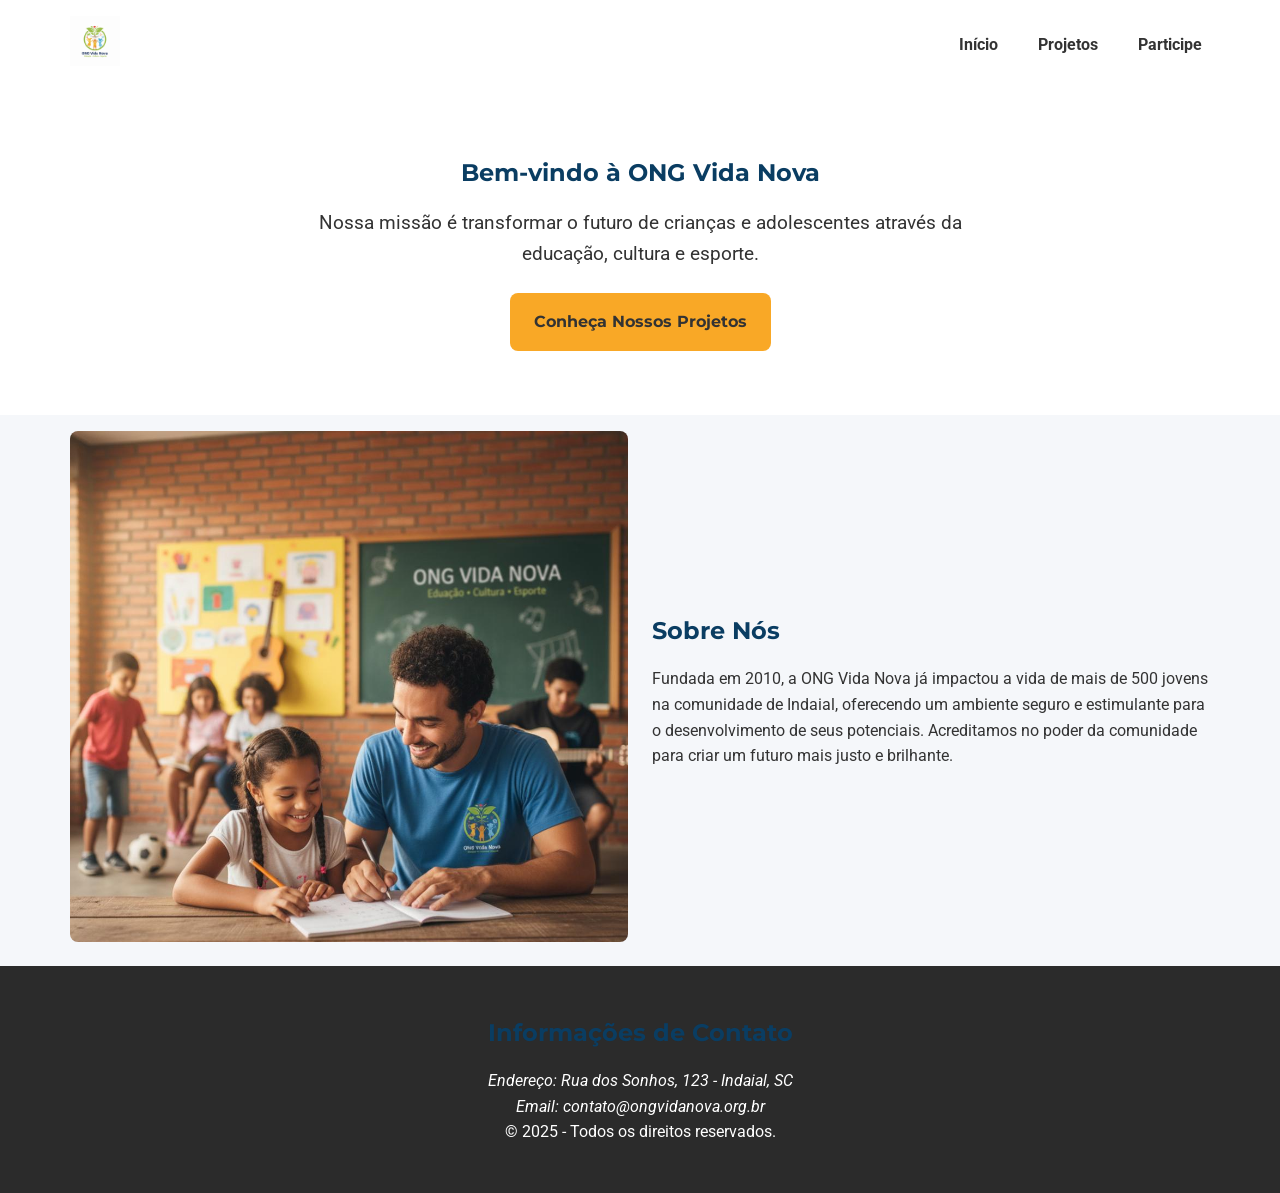
==== index.html @ b0ce1dce "Primeiro commit do projeto" ====
<!DOCTYPE html>
<html lang="pt-BR">
<head>
<link rel="stylesheet" href="css/style.css">
    <meta charset="UTF-8">
    <meta name="viewport" content="width=device-width, initial-scale=1.0">
    <title>ONG Vida Nova - Página Inicial</title>
</head>
<body>
<header>
    <div class="container">
        <a href="index.html">
            <img src="imagens/logo-ong.png" alt="Logo da ONG Vida Nova" style="height: 50px;">
        </a>
        
        <input type="checkbox" id="menu-toggle" class="menu-checkbox">
        <label for="menu-toggle" class="menu-hamburguer">
            <span class="linha"></span>
            <span class="linha"></span>
            <span class="linha"></span>
        </label>
<nav class="menu-principal">
    <ul>
        <li><a href="index.html">Início</a></li>
        
        <li class="dropdown">
            <a href="projetos.html">Projetos</a>
            <ul class="submenu">
                <li><a href="#">Projeto Futebol</a></li>
                <li><a href="#">Projeto Leitura</a></li>
                <li><a href="#">Projeto Horta</a></li>
            </ul>
        </li>
        <li><a href="cadastro.html">Participe</a></li>
    </ul>
</nav>
    </div>
</header>
<main>
    <section style="text-align: center; padding: var(--spacing-48) 0; background-color: var(--cor-fundo-componente);">
        <div class="container">
            <h1>Bem-vindo à ONG Vida Nova</h1>
            <p style="font-size: 1.2rem; max-width: 700px; margin-inline: auto;">
                Nossa missão é transformar o futuro de crianças e adolescentes através da educação, cultura e esporte.
            </p>
            <a href="projetos.html" class="btn" style="margin-top: var(--spacing-24);">Conheça Nossos Projetos</a>
        </div>
    </section>

    <section>
        <div class="container">
            <div class="grid-12" style="align-items: center;">

                <div style="grid-column: span 6;">
                    <img src="imagens/banner-home.jpg" alt="Voluntário ajudando criança" style="width: 100%; border-radius: var(--border-radius);">
                </div>

                <div style="grid-column: span 6;">
                    <h2>Sobre Nós</h2>
                    <p>
                        Fundada em 2010, a ONG Vida Nova já impactou a vida de mais de 500 jovens na comunidade de Indaial, oferecendo um ambiente seguro e estimulante para o desenvolvimento de seus potenciais. Acreditamos no poder da comunidade para criar um futuro mais justo e brilhante.
                    </p>
                </div>

            </div>
        </div>
    </section>
</main>
    <footer>
        <div class="container"> <h2>Informações de Contato</h2>
            <address>
                <p>Endereço: Rua dos Sonhos, 123 - Indaial, SC</p>
                <p>Email: contato@ongvidanova.org.br</p>
            </address>
            <p>&copy; 2025 - Todos os direitos reservados.</p>
        </div>
    </footer>
    <script src="js/main.js"></script> </body>
</html>
</body>
</html>
---- css/style.css ----
/* ARQUIVO: style.css (CORRIGIDO) */

/* Estrutura modular de CSS */
@import url('_variables.css');
@import url('_layout.css');
@import url('_components.css');
@import url('_responsive.css'); /* <-- ESTA LINHA ESTAVA FALTANDO */

/* Resets e Estilos Globais */
* {
  margin: 0;
  padding: 0;
  box-sizing: border-box;
}

body {
  font-family: var(--fonte-corpo);
  background-color: var(--cor-fundo-claro);
  color: var(--cor-texto-escuro);
  line-height: 1.6;
}

h1, h2, h3 {
  font-family: var(--fonte-titulos);
  color: var(--cor-primaria);
  margin-bottom: var(--spacing-16);
}
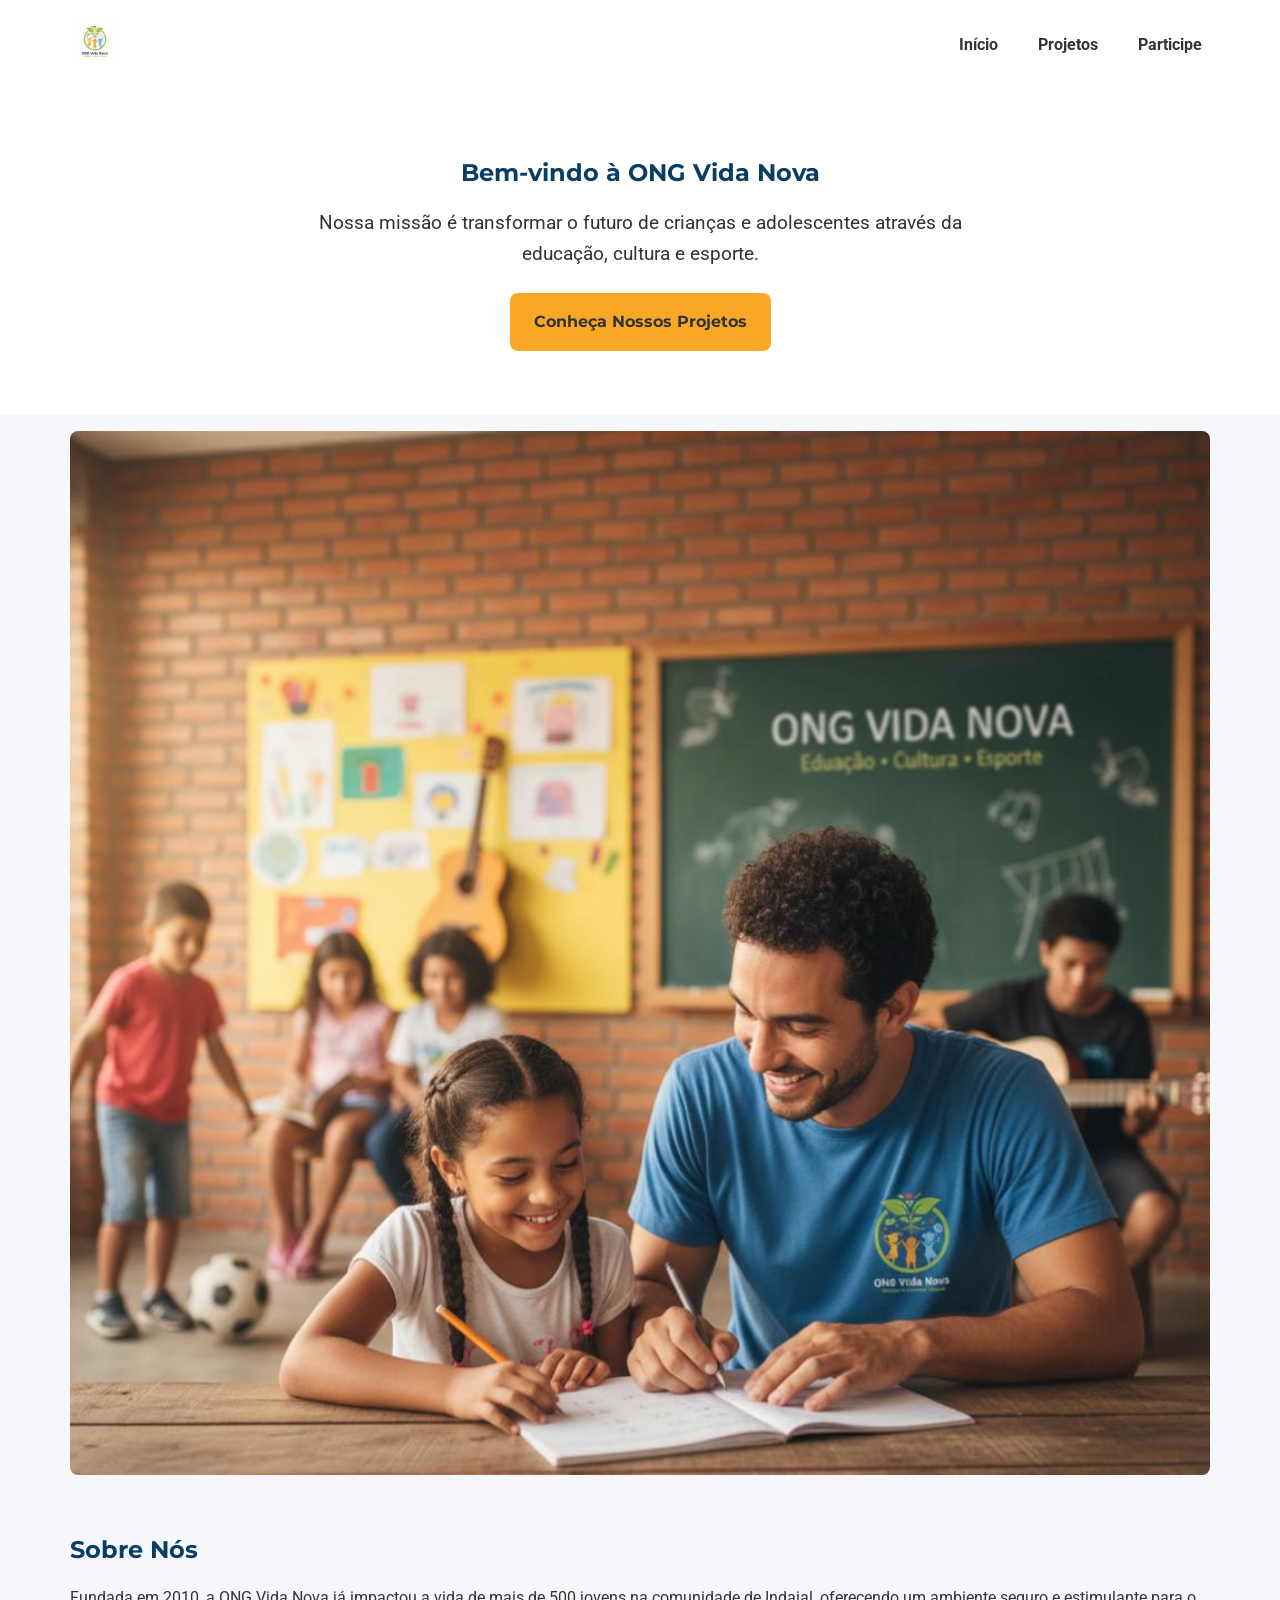
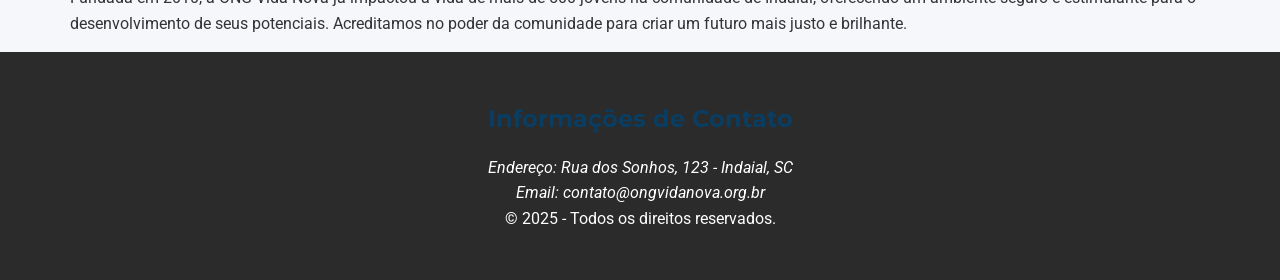
==== commit ebbefab7: "atualização" ====
--- a/index.html
+++ b/index.html
@@ -12,32 +12,31 @@
         <a href="index.html">
             <img src="imagens/logo-ong.png" alt="Logo da ONG Vida Nova" style="height: 50px;">
         </a>
-        
+
         <input type="checkbox" id="menu-toggle" class="menu-checkbox">
         <label for="menu-toggle" class="menu-hamburguer">
             <span class="linha"></span>
             <span class="linha"></span>
             <span class="linha"></span>
         </label>
-<nav class="menu-principal">
-    <ul>
-        <li><a href="index.html">Início</a></li>
-        
-        <li class="dropdown">
-            <a href="projetos.html">Projetos</a>
-            <ul class="submenu">
-                <li><a href="#">Projeto Futebol</a></li>
-                <li><a href="#">Projeto Leitura</a></li>
-                <li><a href="#">Projeto Horta</a></li>
+        <nav class="menu-principal">
+            <ul>
+                <li><a href="index.html">Início</a></li>
+                <li class="dropdown">
+                    <a href="projetos.html">Projetos</a>
+                    <ul class="submenu">
+                        <li><a href="#">Projeto Futebol</a></li>
+                        <li><a href="#">Projeto Leitura</a></li>
+                        <li><a href="#">Projeto Horta</a></li>
+                    </ul>
+                </li>
+                <li><a href="cadastro.html">Participe</a></li>
             </ul>
-        </li>
-        <li><a href="cadastro.html">Participe</a></li>
-    </ul>
-</nav>
+        </nav>
     </div>
 </header>
-<main>
-    <section style="text-align: center; padding: var(--spacing-48) 0; background-color: var(--cor-fundo-componente);">
+
+<main id="main-content"> <section style="text-align: center; padding: var(--spacing-48) 0; background-color: var(--cor-fundo-componente);">
         <div class="container">
             <h1>Bem-vindo à ONG Vida Nova</h1>
             <p style="font-size: 1.2rem; max-width: 700px; margin-inline: auto;">
@@ -51,12 +50,10 @@
         <div class="container">
             <div class="grid-12" style="align-items: center;">
 
-                <div style="grid-column: span 6;">
-                    <img src="imagens/banner-home.jpg" alt="Voluntário ajudando criança" style="width: 100%; border-radius: var(--border-radius);">
+                <div style="grid-column: span 12; margin-bottom: var(--spacing-24);"> <img src="imagens/banner-home.jpg" alt="Voluntário ajudando criança" style="width: 100%; border-radius: var(--border-radius);">
                 </div>
 
-                <div style="grid-column: span 6;">
-                    <h2>Sobre Nós</h2>
+                <div style="grid-column: span 12;"> <h2>Sobre Nós</h2>
                     <p>
                         Fundada em 2010, a ONG Vida Nova já impactou a vida de mais de 500 jovens na comunidade de Indaial, oferecendo um ambiente seguro e estimulante para o desenvolvimento de seus potenciais. Acreditamos no poder da comunidade para criar um futuro mais justo e brilhante.
                     </p>
@@ -66,6 +63,7 @@
         </div>
     </section>
 </main>
+
     <footer>
         <div class="container"> <h2>Informações de Contato</h2>
             <address>
@@ -75,7 +73,6 @@
             <p>&copy; 2025 - Todos os direitos reservados.</p>
         </div>
     </footer>
+
     <script src="js/main.js"></script> </body>
-</html>
-</body>
-</html>
+</html>
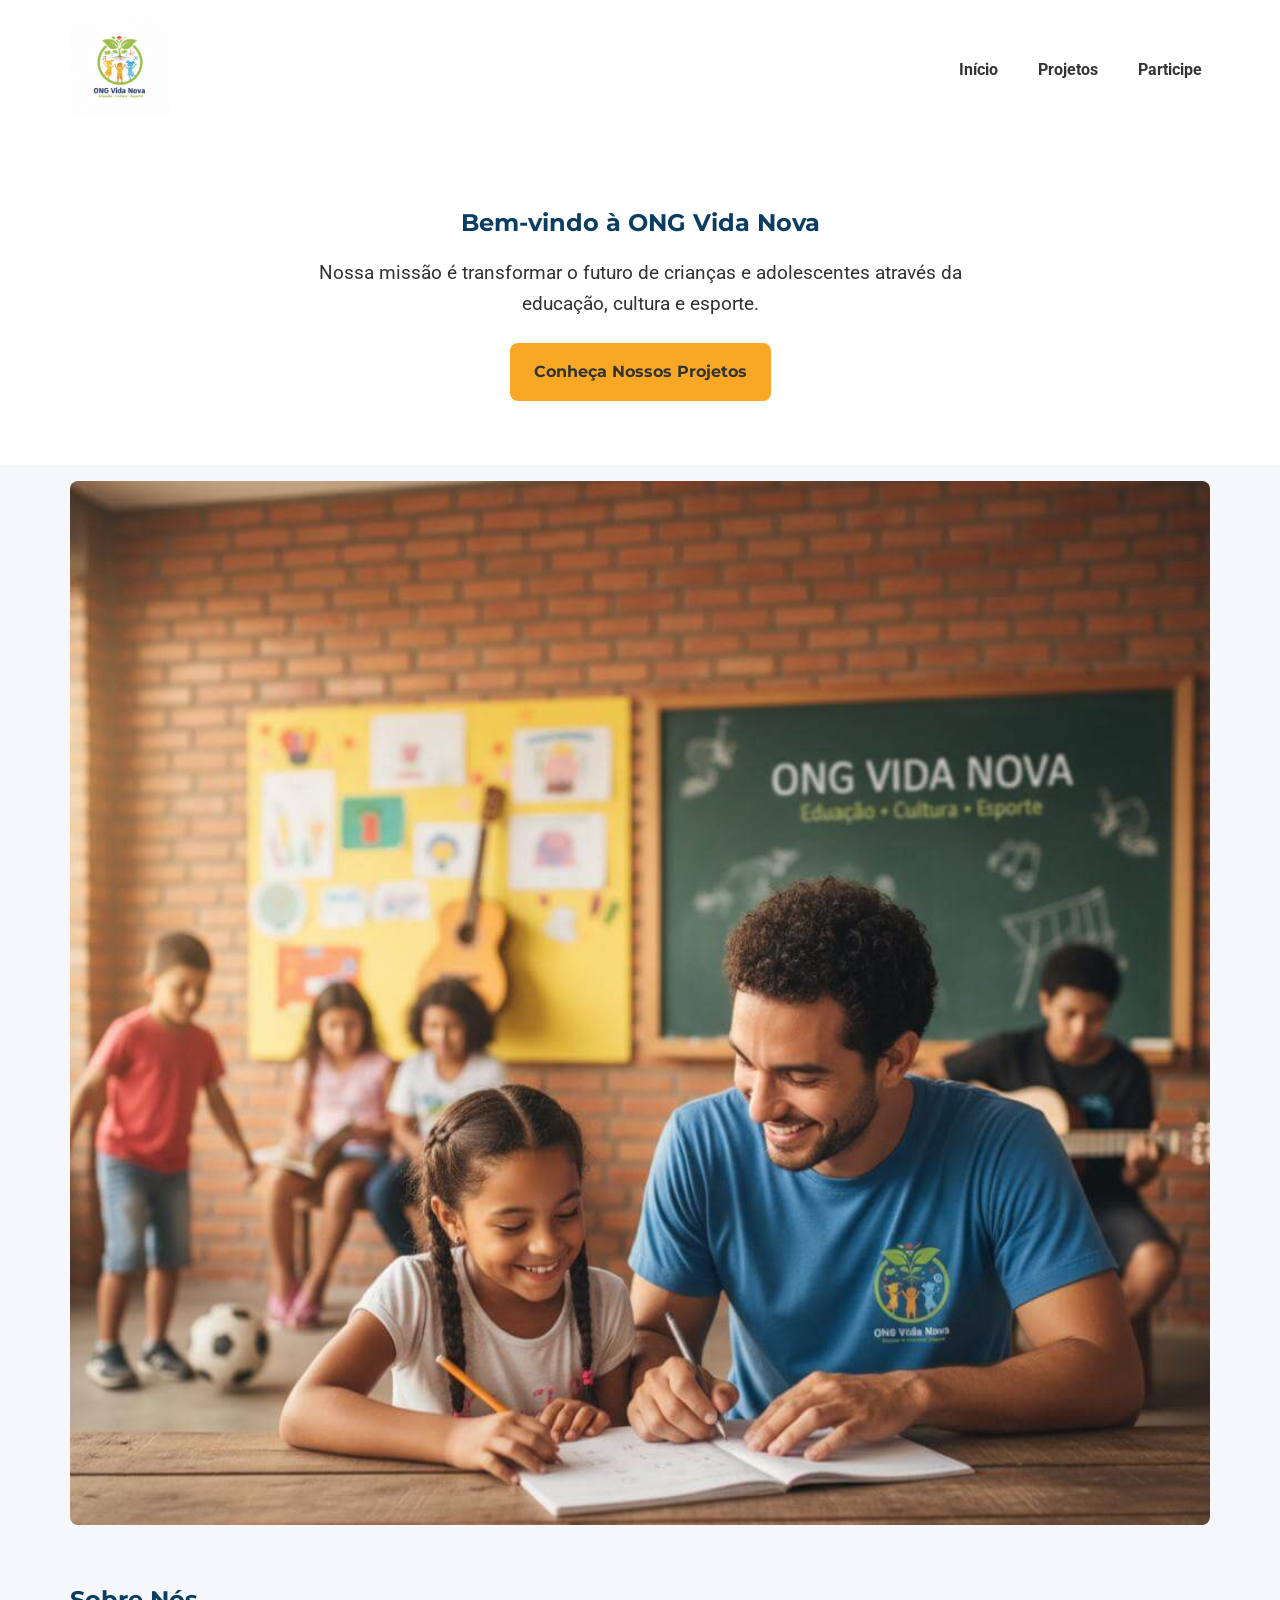
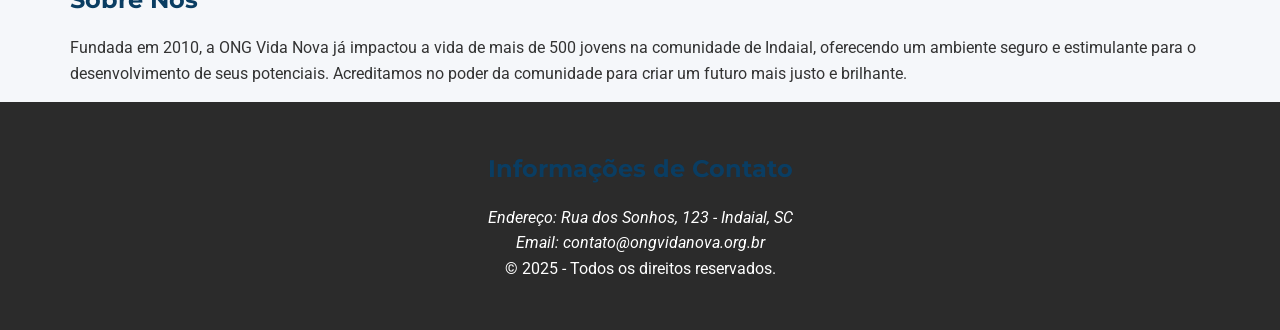
==== commit 8aedf415: "atualiza compressao das imagens" ====
--- a/index.html
+++ b/index.html
@@ -10,7 +10,7 @@
 <header>
     <div class="container">
         <a href="index.html">
-            <img src="imagens/logo-ong.png" alt="Logo da ONG Vida Nova" style="height: 50px;">
+            <img src="imagens/logo-ong.png" alt="Logo da ONG Vida Nova" style="height: 100px;">
         </a>
 
         <input type="checkbox" id="menu-toggle" class="menu-checkbox">
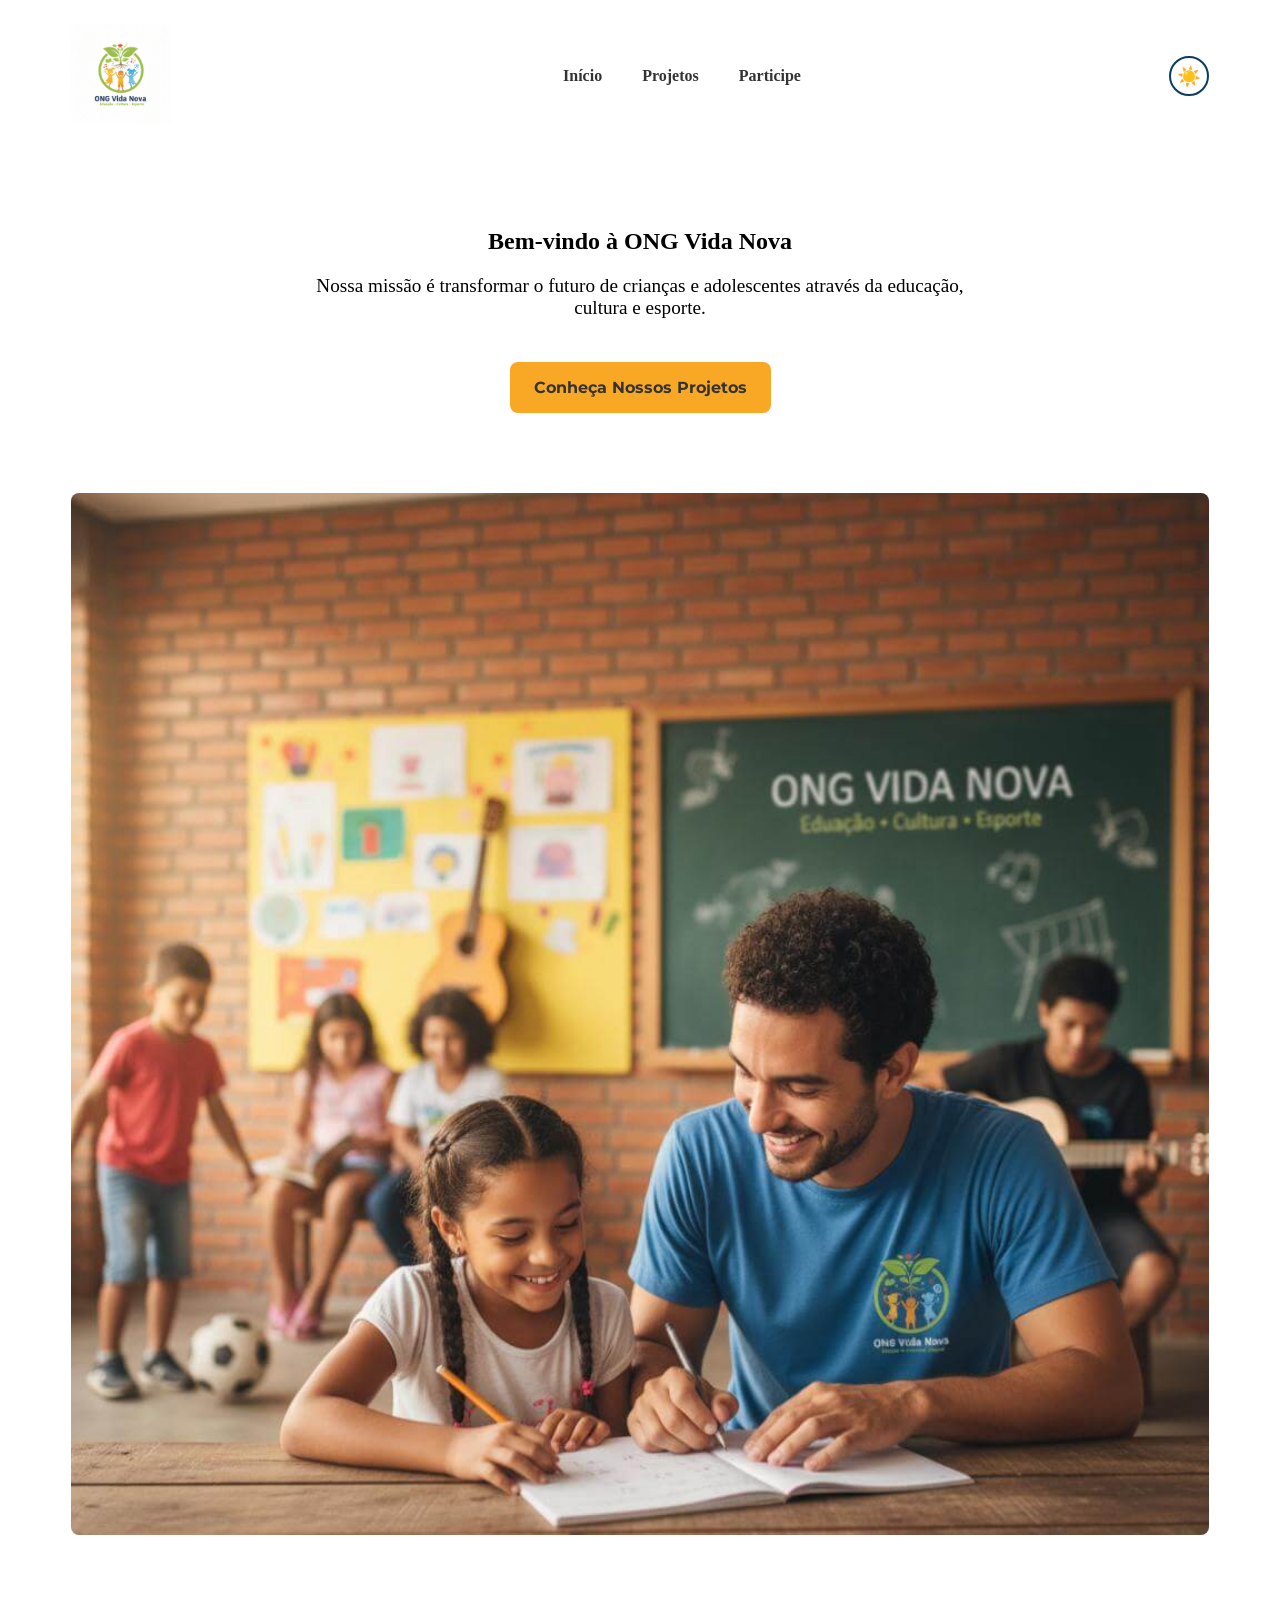
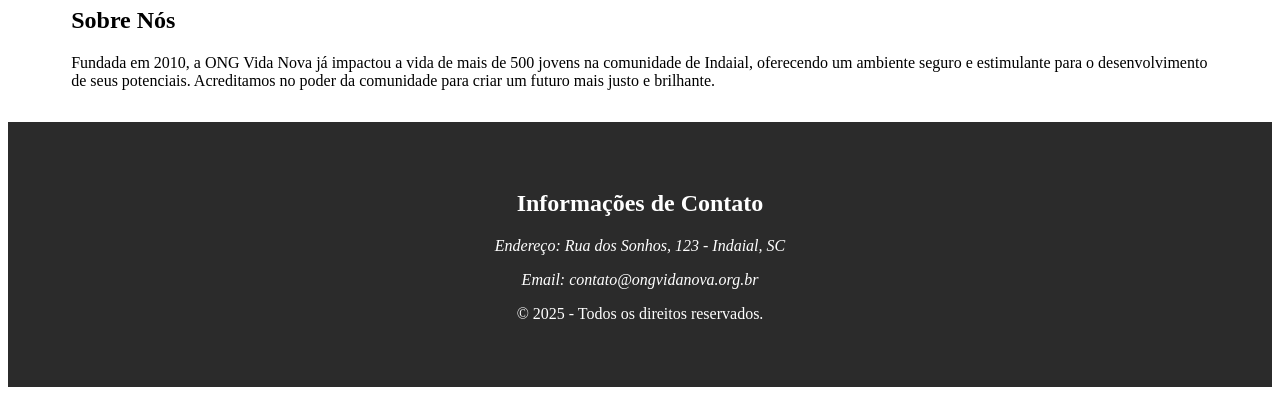
==== commit 33a4b67c: "feat(acessibilidade): Adiciona modo escuro e alto contraste" ====
--- a/index.html
+++ b/index.html
@@ -1,7 +1,7 @@
 <!DOCTYPE html>
 <html lang="pt-BR">
 <head>
-<link rel="stylesheet" href="css/style.css">
+<link rel="stylesheet" href="css/style.min.css">
     <meta charset="UTF-8">
     <meta name="viewport" content="width=device-width, initial-scale=1.0">
     <title>ONG Vida Nova - Página Inicial</title>
@@ -33,7 +33,12 @@
                 <li><a href="cadastro.html">Participe</a></li>
             </ul>
         </nav>
-    </div>
+
+        <button class="accessibility-toggle" id="accessibility-toggle-btn" aria-label="Alternar modo de contraste">
+            <span class="icon-sun" aria-hidden="true">☀️</span>
+            <span class="icon-moon" aria-hidden="true">🌙</span>
+        </button>
+        </div>
 </header>
 
 <main id="main-content"> <section style="text-align: center; padding: var(--spacing-48) 0; background-color: var(--cor-fundo-componente);">
@@ -74,5 +79,5 @@
         </div>
     </footer>
 
-    <script src="js/main.js"></script> </body>
+    <script src="js/main.min.js"></script> </body>
 </html>
--- a/css/style.min.css
+++ b/css/style.min.css
@@ -0,0 +1 @@
+@import url(https://fonts.googleapis.com/css2?family=Roboto:wght@400;700&family=Montserrat:wght@700&display=swap);:root,body.dark-mode{--cor-secundaria:#F9A826}body.dark-mode h1,body.dark-mode h2,body.dark-mode h3,body.dark-mode header nav a:hover,header nav a:hover{color:var(--cor-primaria)}body.dark-mode,body.dark-mode header nav a:hover,header nav a:hover{background-color:var(--cor-fundo-claro)}.submenu,body.dark-mode .card,body.dark-mode .form-group input,body.dark-mode header{background-color:var(--cor-fundo-componente)}.btn,header nav a{text-decoration:none;color:var(--cor-texto-escuro);font-weight:700}.btn,footer{text-align:center}.btn,.btn:hover,body.dark-mode,body.dark-mode .menu-principal a,body.dark-mode header nav a,header nav a{color:var(--cor-texto-escuro)}.card,.submenu,body.dark-mode footer{box-shadow:var(--box-shadow)}.card-content p,.form-group{margin-bottom:var(--spacing-16)}.form-group input,.submenu a{padding:var(--spacing-8) var(--spacing-16)}.badge,.btn,header nav a{font-weight:700}:root{--cor-primaria:#0A3D62;--cor-sucesso:#218838;--cor-perigo:#C82333;--cor-fundo-claro:#F5F7FA;--cor-fundo-componente:#FFFFFF;--cor-texto-escuro:#333333;--cor-texto-claro:#FFFFFF;--cor-borda:#CED4DA;--fonte-titulos:'Montserrat',sans-serif;--fonte-corpo:'Roboto',sans-serif;--fs-h1:2.5rem;--fs-h2:2rem;--fs-h3:1.5rem;--fs-p:1rem;--fs-small:0.875rem;--spacing-8:8px;--spacing-16:16px;--spacing-24:24px;--spacing-32:32px;--spacing-48:48px;--spacing-64:64px;--border-radius:8px;--box-shadow:0 4px 12px rgba(0, 0, 0, 0.08);--transition:all 0.3s ease-in-out}.submenu,header nav a:hover{border-radius:var(--border-radius)}.accessibility-toggle,.btn,.card,.form-group input,.submenu,header nav a{transition:var(--transition)}body.dark-mode{--cor-primaria:#55aaff;--cor-sucesso:#5cb85c;--cor-perigo:#d9534f;--cor-fundo-claro:#121212;--cor-fundo-componente:#1E1E1E;--cor-texto-escuro:#E0E0E0;--cor-texto-claro:#121212;--cor-borda:#555555;--box-shadow:0 4px 12px rgba(255, 255, 255, 0.05)}body.dark-mode .menu-principal,body.dark-mode footer,footer{background-color:#2b2b2b}body.dark-mode .menu-hamburguer .linha{background-color:var(--cor-primaria)}body.dark-mode .form-group input{color:var(--cor-texto-escuro);border-color:var(--cor-borda)}body.dark-mode .form-group input:focus{border-color:var(--cor-primaria);box-shadow:0 0 0 3px rgba(85,170,255,.2)}body.dark-mode .form-group input.error{background-color:#4a2d2d;border-color:var(--cor-perigo)}body.dark-mode .btn,body.dark-mode .btn:hover{color:var(--cor-texto-claro)}body.dark-mode footer{background-color:var(--cor-fundo-componente)}main{grid-area:main}footer{grid-area:footer;color:#fff;padding:var(--spacing-32) 0}.container{width:90%;max-width:1140px;margin-left:auto;margin-right:auto;padding:var(--spacing-16) 0}.grid-12{display:grid;grid-template-columns:repeat(12,1fr);gap:var(--spacing-24)}header .container{display:flex;justify-content:space-between;align-items:center}header nav ul{display:flex;list-style:none;gap:var(--spacing-24)}header nav a{padding:var(--spacing-8)}.dropdown{position:relative}.submenu{list-style:none;position:absolute;top:100%;left:0;padding:var(--spacing-8) 0;width:200px;opacity:0;visibility:hidden;transform:translateY(10px)}.submenu a{display:block}.dropdown:hover .submenu{opacity:1;visibility:visible;transform:translateY(0)}.btn{display:inline-block;padding:var(--spacing-16) var(--spacing-24);background-color:var(--cor-secundaria);border:none;border-radius:var(--border-radius);font-family:var(--fonte-titulos);cursor:pointer}.btn:hover{transform:translateY(-2px);box-shadow:0 6px 15px rgba(0,0,0,.15)}.accessibility-toggle:focus,.accessibility-toggle:hover,body.dark-mode .accessibility-toggle:focus,body.dark-mode .accessibility-toggle:hover{background-color:var(--cor-primaria);color:var(--cor-fundo-componente)}.card{height:100%;background-color:var(--cor-fundo-componente);border-radius:var(--border-radius);overflow:hidden;display:flex;flex-direction:column}.card:hover{transform:translateY(-5px);box-shadow:0 8px 20px rgba(0,0,0,.12)}.card img{width:100%;height:200px;object-fit:cover;display:block}.card-content{padding:var(--spacing-24);flex-grow:1;display:flex;flex-direction:column}.card-content h2{font-size:var(--fs-h3)}.card-content p{flex-grow:1}.form-group label{display:block;margin-bottom:var(--spacing-8);font-weight:700}.form-group input{width:100%;border:1px solid var(--cor-borda);border-radius:var(--border-radius)}.form-group input:focus{outline:0;border-color:var(--cor-primaria);box-shadow:0 0 0 3px rgba(10,61,98,.2)}.form-group input.error{border-color:var(--cor-perigo);background-color:#fdd}.error-message{color:var(--cor-perigo);font-size:var(--fs-small);display:block;margin-top:4px;min-height:1em}.badge-container{display:flex;gap:8px;margin-bottom:16px}.badge{padding:4px 8px;font-size:14px;border-radius:8px;color:#333}.badge-educacao{background-color:#0a3d62;color:#fff}.badge-esporte{background-color:#218838;color:#fff}.badge-cultura{background-color:#f9a826}.badge-meio-ambiente{background-color:var(--cor-sucesso);color:#fff}.alert{padding:var(--spacing-16);margin-bottom:var(--spacing-24);border-radius:var(--border-radius);border:1px solid transparent}.alert-sucesso{color:#155724;background-color:#d4edda;border-color:#c3e6cb}.accessibility-toggle{background-color:transparent;border:2px solid var(--cor-primaria);color:var(--cor-primaria);border-radius:50%;width:40px;height:40px;cursor:pointer;display:flex;align-items:center;justify-content:center;font-size:1.2rem;position:relative;overflow:hidden;margin-left:var(--spacing-16)}.accessibility-toggle:focus,.accessibility-toggle:hover{outline:0}.accessibility-toggle .icon-moon,.accessibility-toggle .icon-sun{position:absolute;transition:transform .3s ease-in-out,opacity .3s ease-in-out}.accessibility-toggle .icon-sun,body.dark-mode .accessibility-toggle .icon-moon{transform:translateY(0);opacity:1}.accessibility-toggle .icon-moon{transform:translateY(100%);opacity:0}body.dark-mode .accessibility-toggle{border-color:var(--cor-primaria);color:var(--cor-primaria)}body.dark-mode .accessibility-toggle .icon-sun{transform:translateY(-100%);opacity:0}@media (max-width:992px){.grid-12>[style*="grid-column: span 4"]{grid-column:span 6!important}}@media (max-width:767px){.accessibility-toggle{z-index:25;margin-left:0;position:relative}.grid-12>[style*=grid-column]{grid-column:span 12!important}h1{font-size:var(--fs-h2)}main{padding:var(--spacing-32) 0}.menu-checkbox{display:none}.menu-hamburguer{display:flex;flex-direction:column;justify-content:space-around;width:30px;height:24px;background:0 0;border:none;cursor:pointer;padding:0;z-index:20}.menu-hamburguer .linha{width:30px;height:3px;background-color:var(--cor-primaria);border-radius:10px;transition:.3s linear}.menu-principal{display:none;position:fixed;top:0;right:0;width:70%;height:100vh;background-color:#2b2b2b;align-items:center;justify-content:center;z-index:15}.menu-checkbox:checked~.menu-principal{display:flex}.menu-principal ul{flex-direction:column;text-align:center}.menu-principal a{color:var(--cor-texto-claro);font-size:var(--fs-h3)}.menu-checkbox:checked~.menu-hamburguer .linha:first-child{transform:rotate(45deg) translate(5px,6px)}.menu-checkbox:checked~.menu-hamburguer .linha:nth-child(2){opacity:0}.menu-checkbox:checked~.menu-hamburguer .linha:nth-child(3){transform:rotate(-45deg) translate(5px,-6px)}}@media (min-width:768px){.menu-checkbox,.menu-hamburguer{display:none}}
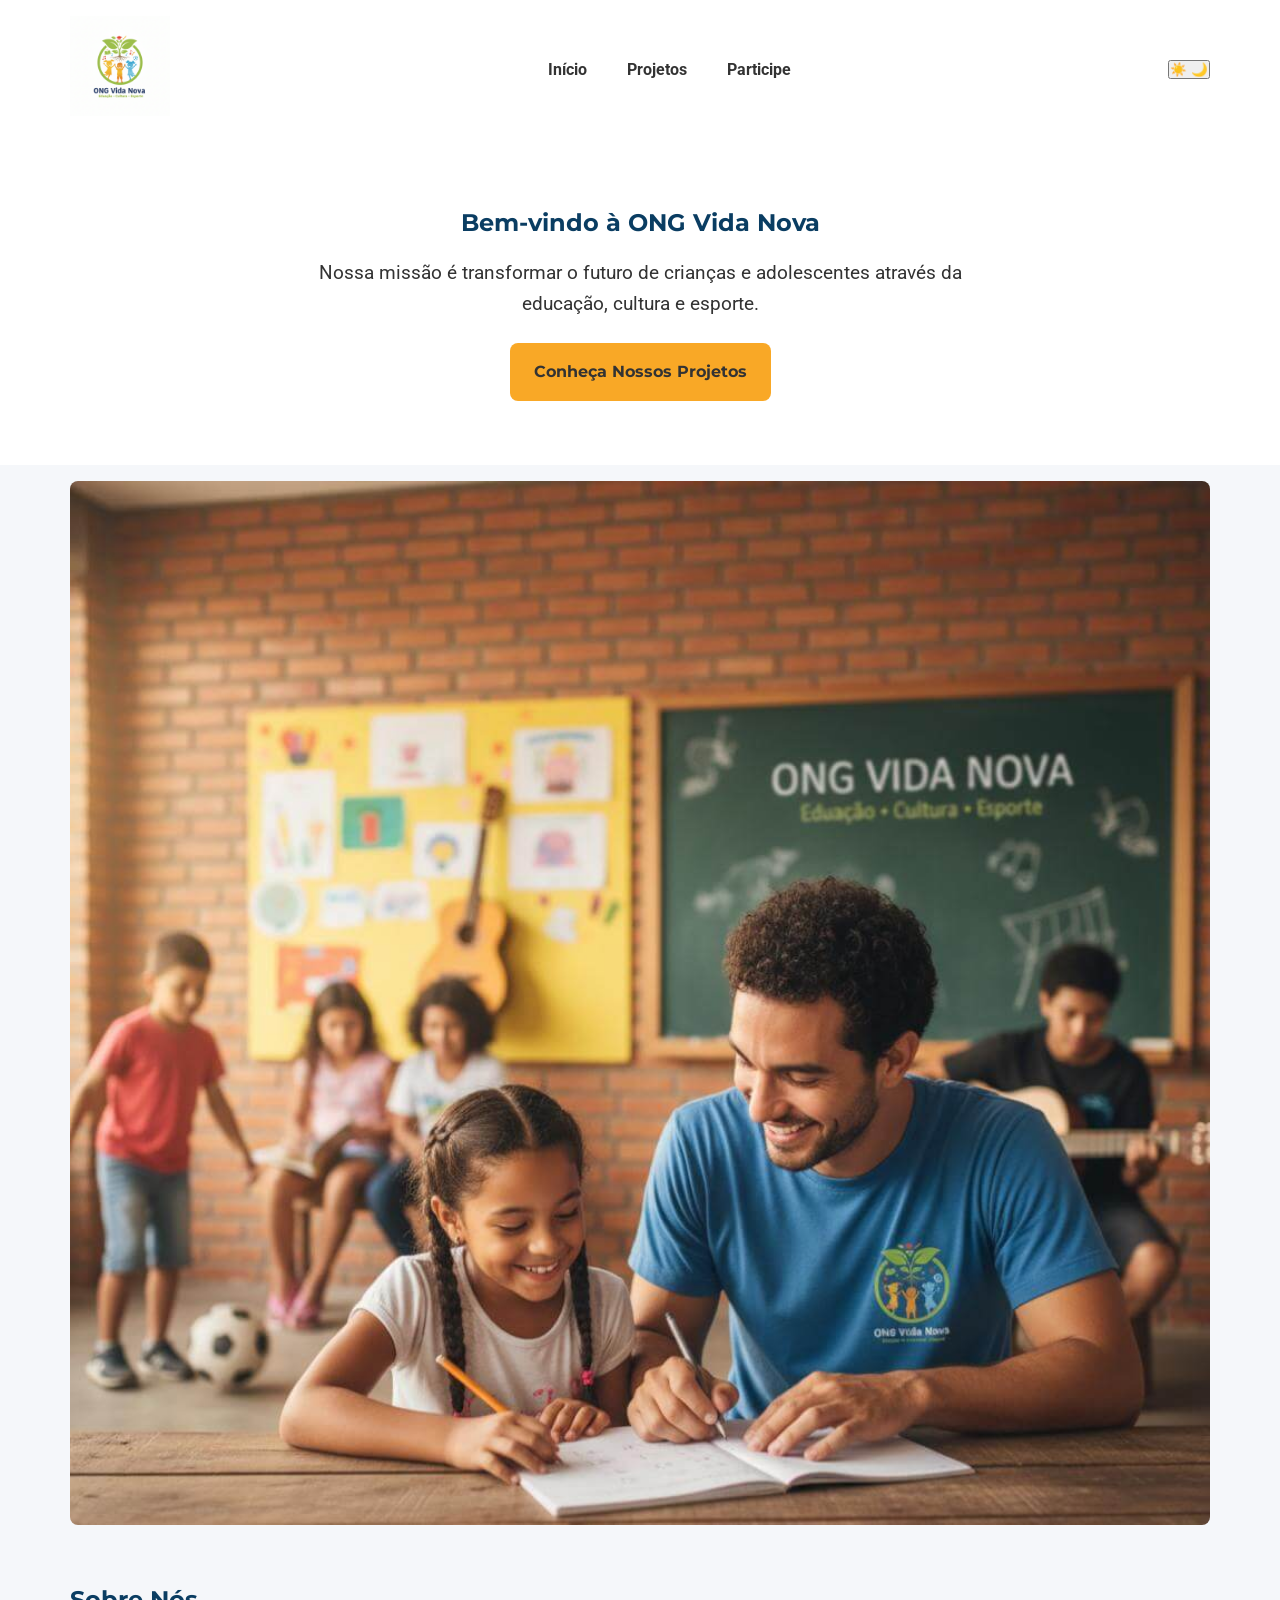
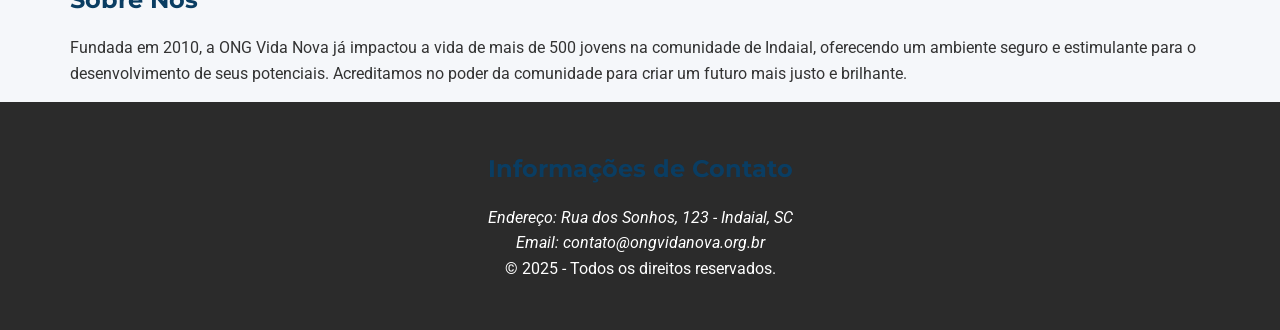
==== commit b882a026: "feat(acessibilidade): Adiciona código final do modo escuro e README" ====
--- a/index.html
+++ b/index.html
@@ -1,7 +1,7 @@
 <!DOCTYPE html>
 <html lang="pt-BR">
 <head>
-<link rel="stylesheet" href="css/style.min.css">
+<link rel="stylesheet" href="css/style.css">
     <meta charset="UTF-8">
     <meta name="viewport" content="width=device-width, initial-scale=1.0">
     <title>ONG Vida Nova - Página Inicial</title>
@@ -79,5 +79,5 @@
         </div>
     </footer>
 
-    <script src="js/main.min.js"></script> </body>
+    <script src="js/main.js"></script> </body>
 </html>
--- a/css/style.css
+++ b/css/style.css
@@ -0,0 +1,28 @@
+/* ARQUIVO: style.css (COMPLETO E MODIFICADO) */
+
+/* Estrutura modular de CSS */
+@import url('_variables.css');
+@import url('_layout.css');
+@import url('_components.css');
+@import url('_accessibility.css'); /* <-- ADICIONADO PARA O BOTÃO DE TEMA */
+@import url('_responsive.css'); 
+
+/* Resets e Estilos Globais */
+* {
+  margin: 0;
+  padding: 0;
+  box-sizing: border-box;
+}
+
+body {
+  font-family: var(--fonte-corpo);
+  background-color: var(--cor-fundo-claro);
+  color: var(--cor-texto-escuro);
+  line-height: 1.6;
+}
+
+h1, h2, h3 {
+  font-family: var(--fonte-titulos);
+  color: var(--cor-primaria);
+  margin-bottom: var(--spacing-16);
+}
